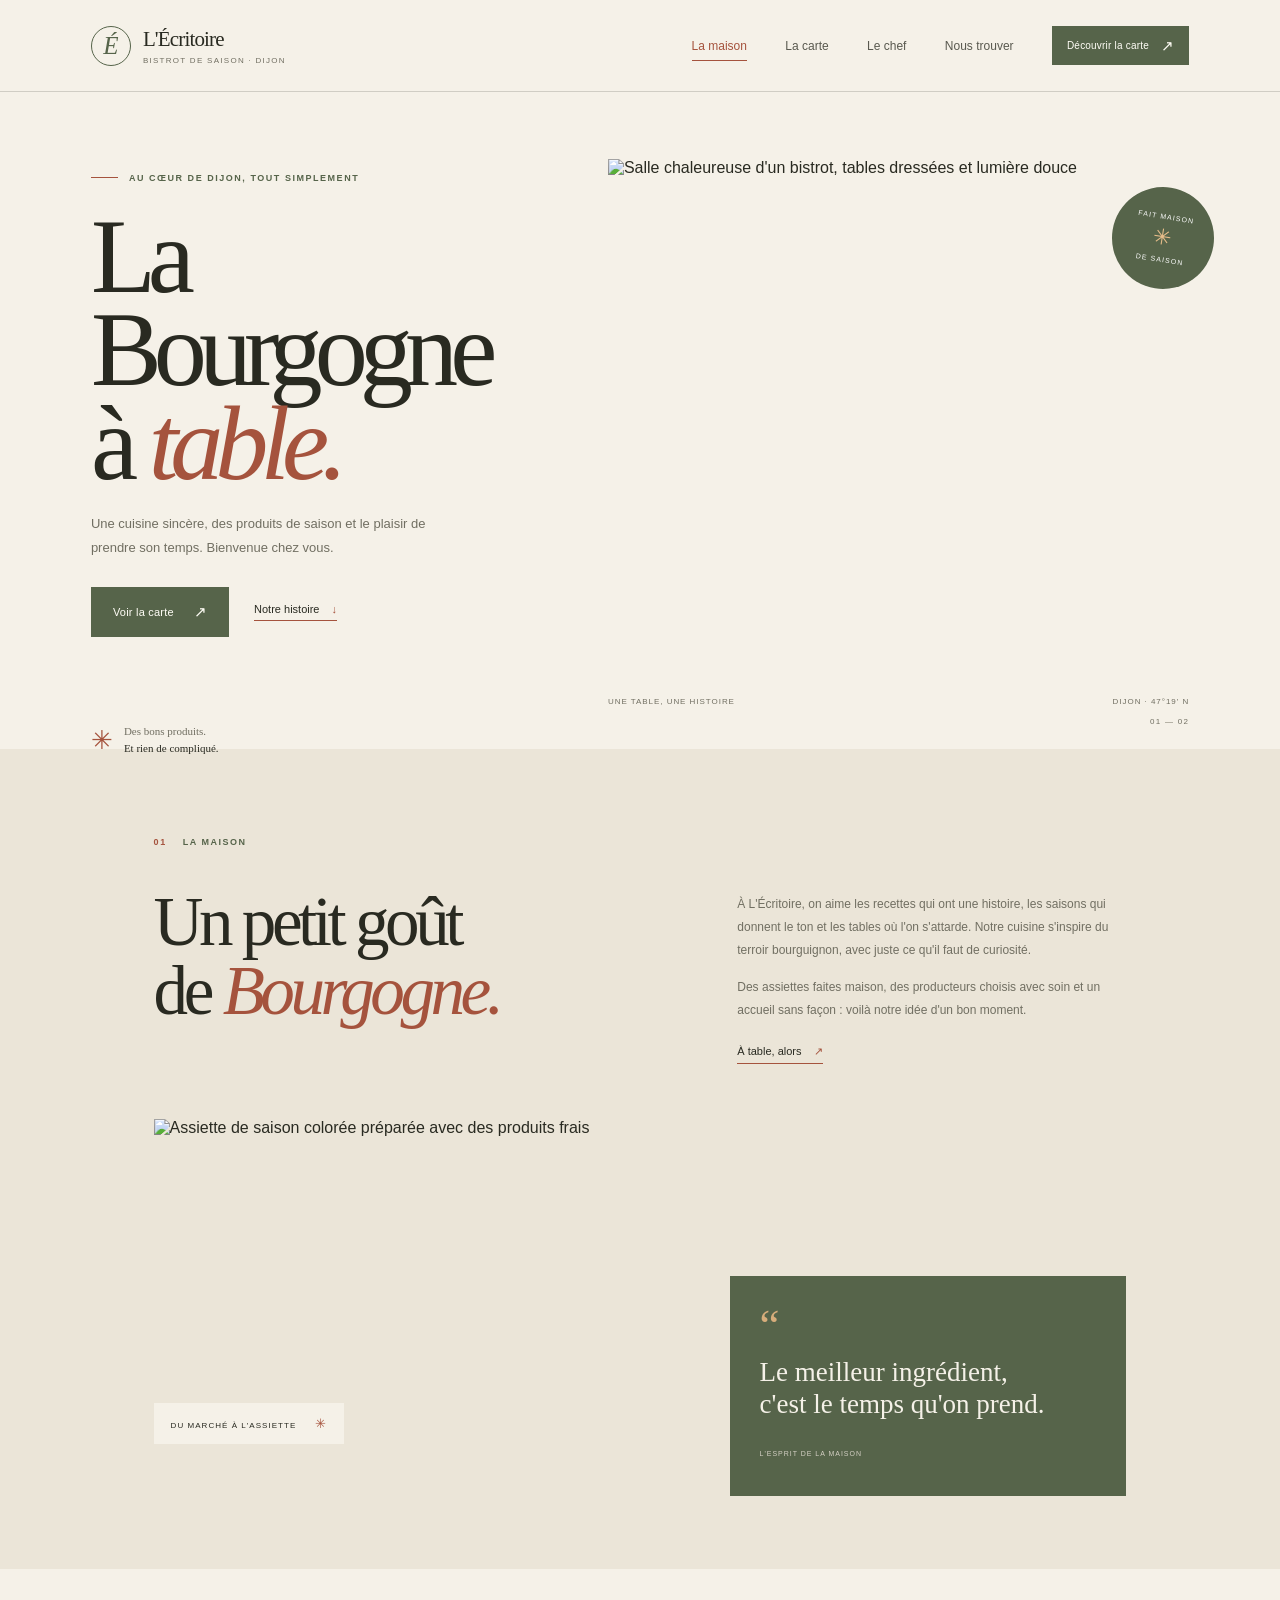
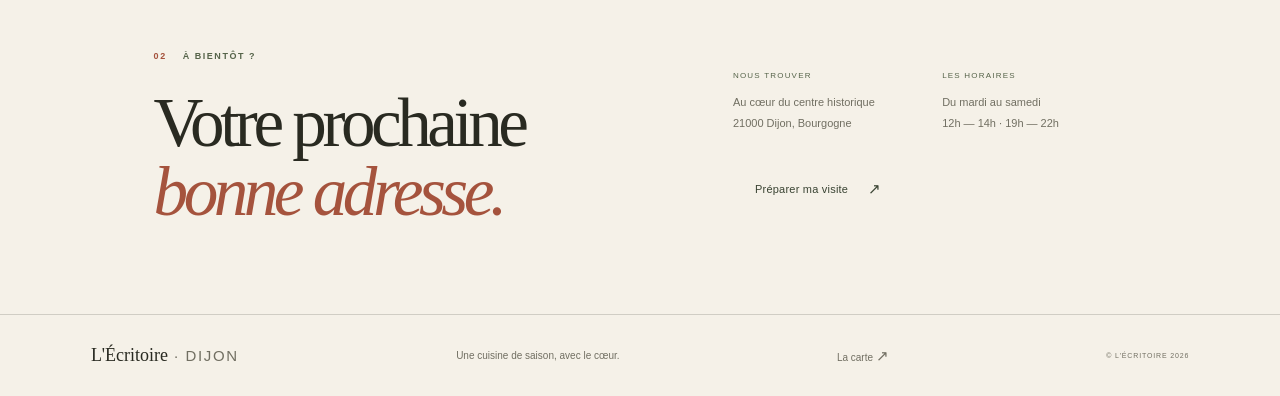
==== index.html @ a0a10d55 "Add files via upload" ====
<!doctype html>
<html lang="fr">
<head>
  <meta charset="utf-8">
  <meta name="viewport" content="width=device-width, initial-scale=1">
  <meta name="description" content="L'Écritoire, bistrot de saison au cœur de Dijon. Une cuisine bourguignonne généreuse, des produits locaux et une table conviviale.">
  <title>L'Écritoire — Bistrot de saison à Dijon</title>
  <link rel="stylesheet" href="styles.css">
</head>
<body>
  <header class="site-header">
    <a class="brand" href="index.html" aria-label="L'Écritoire, accueil">
      <span class="brand-mark" aria-hidden="true">É</span>
      <span class="brand-name">L'Écritoire<small>BISTROT DE SAISON · DIJON</small></span>
    </a>
    <nav class="main-nav" aria-label="Navigation principale">
      <a class="nav-link active" href="index.html" aria-current="page">La maison</a>
      <a class="nav-link" href="carte.html">La carte</a>
      <a class="nav-link" href="chef.html">Le chef</a>
      <a class="nav-link" href="#infos">Nous trouver</a>
      <a class="button button-small" href="carte.html">Découvrir la carte <span aria-hidden="true">↗</span></a>
    </nav>
  </header>

  <main>
    <section class="hero">
      <div class="hero-copy">
        <p class="eyebrow"><span class="eyebrow-line"></span> AU CŒUR DE DIJON, TOUT SIMPLEMENT</p>
        <h1>La Bourgogne<br>à <em>table.</em></h1>
        <p class="hero-intro">Une cuisine sincère, des produits de saison et le plaisir de prendre son temps. Bienvenue chez vous.</p>
        <div class="hero-actions">
          <a class="button" href="carte.html">Voir la carte <span aria-hidden="true">↗</span></a>
          <a class="text-link" href="#maison">Notre histoire <span aria-hidden="true">↓</span></a>
        </div>
        <div class="hero-note">
          <span class="note-star" aria-hidden="true">✳</span>
          <span>Des bons produits.<br><strong>Et rien de compliqué.</strong></span>
        </div>
      </div>
      <div class="hero-visual">
        <img src="https://images.unsplash.com/photo-1517248135467-4c7edcad34c4?auto=format&amp;fit=crop&amp;w=1400&amp;q=85" alt="Salle chaleureuse d'un bistrot, tables dressées et lumière douce">
        <div class="image-caption"><span>UNE TABLE, UNE HISTOIRE</span><span>DIJON · 47°19' N</span></div>
        <div class="round-stamp" aria-label="Fait maison et de saison">
          <span>FAIT MAISON</span><b>✳</b><span>DE SAISON</span>
        </div>
      </div>
      <div class="hero-index" aria-hidden="true">01 — 02</div>
    </section>

    <section class="welcome section-wrap" id="maison">
      <div class="section-kicker"><span>01</span> LA MAISON</div>
      <div class="welcome-content">
        <h2>Un petit goût<br>de <em>Bourgogne.</em></h2>
        <div class="welcome-text">
          <p>À L'Écritoire, on aime les recettes qui ont une histoire, les saisons qui donnent le ton et les tables où l'on s'attarde. Notre cuisine s'inspire du terroir bourguignon, avec juste ce qu'il faut de curiosité.</p>
          <p>Des assiettes faites maison, des producteurs choisis avec soin et un accueil sans façon : voilà notre idée d'un bon moment.</p>
          <a class="text-link dark-link" href="carte.html">À table, alors <span aria-hidden="true">↗</span></a>
        </div>
      </div>
      <div class="welcome-photo">
        <img src="https://images.unsplash.com/photo-1547592180-85f173990554?auto=format&amp;fit=crop&amp;w=1200&amp;q=85" alt="Assiette de saison colorée préparée avec des produits frais" loading="lazy">
        <div class="photo-label">DU MARCHÉ À L'ASSIETTE <span>✳</span></div>
      </div>
      <div class="quote-card">
        <span class="quote-mark" aria-hidden="true">“</span>
        <p>Le meilleur ingrédient,<br>c'est le temps qu'on prend.</p>
        <span class="quote-byline">L'ESPRIT DE LA MAISON</span>
      </div>
    </section>

    <section class="visit section-wrap" id="infos">
      <div class="visit-heading">
        <div class="section-kicker"><span>02</span> À BIENTÔT ?</div>
        <h2>Votre prochaine<br><em>bonne adresse.</em></h2>
      </div>
      <div class="visit-details">
        <div class="detail-block">
          <span class="detail-label">NOUS TROUVER</span>
          <p>Au cœur du centre historique<br>21000 Dijon, Bourgogne</p>
        </div>
        <div class="detail-block">
          <span class="detail-label">LES HORAIRES</span>
          <p>Du mardi au samedi<br>12h — 14h · 19h — 22h</p>
        </div>
        <a class="button button-light" href="carte.html">Préparer ma visite <span aria-hidden="true">↗</span></a>
      </div>
    </section>
  </main>

  <footer class="site-footer">
    <a class="footer-brand" href="index.html">L'Écritoire<span> · DIJON</span></a>
    <p>Une cuisine de saison, avec le cœur.</p>
    <a href="carte.html">La carte <span aria-hidden="true">↗</span></a>
    <span class="copyright">© L'ÉCRITOIRE 2026</span>
  </footer>
</body>
</html>
---- styles.css ----
:root {
  --paper: #f5f1e8;
  --paper-deep: #ebe5d8;
  --ink: #292a21;
  --muted: #716f62;
  --green: #56644a;
  --green-dark: #394332;
  --rust: #a5533d;
  --line: rgba(41, 42, 33, .18);
  --serif: Georgia, "Times New Roman", serif;
  --sans: "Segoe UI", Arial, sans-serif;
}

* {
  box-sizing: border-box;
}

html {
  scroll-behavior: smooth;
}

body {
  margin: 0;
  background: var(--paper);
  color: var(--ink);
  font-family: var(--sans);
  -webkit-font-smoothing: antialiased;
}

a {
  color: inherit;
  text-decoration: none;
}

img {
  display: block;
  width: 100%;
  height: 100%;
  object-fit: cover;
}

.site-header {
  min-height: 92px;
  padding: 0 7.1%;
  display: flex;
  justify-content: space-between;
  align-items: center;
  gap: 30px;
  border-bottom: 1px solid var(--line);
}

.brand {
  display: inline-flex;
  align-items: center;
  gap: 12px;
  flex-shrink: 0;
}

.brand-mark {
  width: 40px;
  height: 40px;
  display: grid;
  place-items: center;
  border: 1px solid var(--green);
  border-radius: 50%;
  color: var(--green);
  font-family: var(--serif);
  font-size: 25px;
  font-style: italic;
}

.brand-name {
  font-family: var(--serif);
  font-size: 21px;
  letter-spacing: -.04em;
}

.brand-name small {
  display: block;
  margin-top: 4px;
  color: var(--muted);
  font-family: var(--sans);
  font-size: 8px;
  letter-spacing: .16em;
}

.main-nav {
  display: flex;
  align-items: center;
  gap: clamp(18px, 3vw, 43px);
}

.nav-link {
  position: relative;
  padding: 9px 0;
  color: #59594f;
  font-size: 12px;
  transition: color .2s ease;
}

.nav-link:hover,
.nav-link.active {
  color: var(--rust);
}

.nav-link.active::after {
  position: absolute;
  right: 0;
  bottom: 1px;
  left: 0;
  height: 1px;
  background: var(--rust);
  content: "";
}

.button {
  min-height: 50px;
  padding: 0 22px;
  display: inline-flex;
  align-items: center;
  justify-content: center;
  gap: 20px;
  background: var(--green);
  color: #fffdf6;
  font-size: 11px;
  letter-spacing: .02em;
  transition: background .2s ease, transform .2s ease;
}

.button:hover {
  transform: translateY(-2px);
  background: var(--green-dark);
}

.button span,
.site-footer a span {
  font-size: 15px;
}

.button-small {
  min-height: 39px;
  padding: 0 15px;
  gap: 12px;
  font-size: 10px;
}

.hero {
  position: relative;
  min-height: 590px;
  padding: 67px 7.1% 70px;
  display: grid;
  grid-template-columns: .88fr 1.12fr;
  align-items: center;
  gap: 5.5%;
}

.hero-copy {
  position: relative;
  z-index: 1;
  padding-bottom: 28px;
}

.eyebrow,
.section-kicker {
  margin: 0;
  color: var(--green);
  font-size: 9px;
  font-weight: 600;
  letter-spacing: .17em;
}

.eyebrow {
  display: flex;
  align-items: center;
  gap: 11px;
}

.eyebrow-line {
  width: 27px;
  height: 1px;
  background: var(--rust);
}

h1,
h2,
h3,
p {
  margin-top: 0;
}

.hero h1 {
  margin: 27px 0 22px;
  font-family: var(--serif);
  font-size: clamp(66px, 8.3vw, 118px);
  font-weight: 400;
  letter-spacing: -.075em;
  line-height: .88;
}

h1 em,
h2 em {
  color: var(--rust);
  font-weight: 400;
}

.hero-intro {
  max-width: 355px;
  margin-bottom: 28px;
  color: var(--muted);
  font-size: 13px;
  line-height: 1.8;
}

.hero-actions {
  display: flex;
  align-items: center;
  gap: 25px;
}

.text-link {
  padding-bottom: 5px;
  border-bottom: 1px solid var(--rust);
  color: var(--ink);
  font-size: 11px;
}

.text-link span {
  margin-left: 9px;
  color: var(--rust);
}

.hero-note {
  position: absolute;
  bottom: -96px;
  left: 0;
  display: flex;
  align-items: center;
  gap: 11px;
  color: var(--muted);
  font-family: var(--serif);
  font-size: 11px;
  line-height: 1.6;
}

.hero-note strong {
  color: var(--ink);
  font-weight: 400;
}

.note-star {
  color: var(--rust);
  font-size: 26px;
}

.hero-visual {
  position: relative;
  height: clamp(350px, 41vw, 520px);
}

.hero-visual > img {
  object-position: center;
}

.image-caption {
  position: absolute;
  right: 0;
  bottom: -27px;
  left: 0;
  display: flex;
  justify-content: space-between;
  color: var(--muted);
  font-size: 8px;
  letter-spacing: .12em;
}

.round-stamp {
  position: absolute;
  top: 28px;
  right: -25px;
  width: 102px;
  height: 102px;
  display: flex;
  flex-direction: column;
  align-items: center;
  justify-content: center;
  gap: 5px;
  border-radius: 50%;
  background: var(--green);
  color: white;
  font-size: 7px;
  letter-spacing: .16em;
  transform: rotate(9deg);
}

.round-stamp b {
  color: #e7bd8a;
  font-size: 22px;
  font-weight: 400;
}

.hero-index {
  position: absolute;
  right: 7.1%;
  bottom: 23px;
  color: var(--muted);
  font-size: 8px;
  letter-spacing: .16em;
}

.section-wrap {
  padding-right: 12%;
  padding-left: 12%;
}

.welcome {
  position: relative;
  padding-top: 88px;
  padding-bottom: 125px;
  background: var(--paper-deep);
}

.section-kicker span {
  margin-right: 12px;
  color: var(--rust);
}

.welcome-content {
  margin: 40px 0 55px;
  display: grid;
  grid-template-columns: 1fr .8fr;
  align-items: start;
  gap: 10%;
}

.welcome h2,
.visit h2,
.menu-cta h2 {
  margin-bottom: 0;
  font-family: var(--serif);
  font-size: clamp(44px, 5.4vw, 70px);
  font-weight: 400;
  letter-spacing: -.065em;
  line-height: 1;
}

.welcome-text {
  padding-top: 6px;
}

.welcome-text p,
.visit-details p,
.menu-cta-side p {
  color: var(--muted);
  font-size: 12px;
  line-height: 1.9;
}

.welcome-text p + p {
  margin-top: 15px;
}

.dark-link {
  display: inline-block;
  margin-top: 11px;
}

.welcome-photo {
  position: relative;
  width: 65%;
  height: 325px;
}

.photo-label {
  position: absolute;
  bottom: 0;
  left: 0;
  padding: 13px 17px;
  background: var(--paper);
  color: var(--ink);
  font-size: 8px;
  letter-spacing: .13em;
}

.photo-label span {
  margin-left: 15px;
  color: var(--rust);
  font-size: 13px;
}

.quote-card {
  position: absolute;
  right: 12%;
  bottom: 73px;
  width: 31%;
  min-height: 220px;
  padding: 31px 30px;
  background: var(--green);
  color: var(--paper);
}

.quote-mark {
  color: #d7ad7b;
  font-family: var(--serif);
  font-size: 45px;
  line-height: .8;
}

.quote-card p {
  margin: 12px 0 21px;
  font-family: var(--serif);
  font-size: clamp(19px, 2.2vw, 27px);
  line-height: 1.2;
}

.quote-byline {
  color: #d4d0c4;
  font-size: 7px;
  letter-spacing: .14em;
}

.visit {
  padding-top: 82px;
  padding-bottom: 88px;
  display: grid;
  grid-template-columns: 1fr .8fr;
  gap: 9%;
}

.visit-heading h2 {
  margin-top: 27px;
}

.visit-details {
  display: grid;
  grid-template-columns: 1fr 1fr;
  align-content: center;
  gap: 16px 25px;
}

.detail-label {
  color: var(--green);
  font-size: 8px;
  letter-spacing: .15em;
}

.visit-details p {
  margin-top: 10px;
  margin-bottom: 8px;
  font-size: 11px;
}

.visit-details .button {
  grid-column: 1 / -1;
  justify-self: start;
  margin-top: 6px;
}

.site-footer {
  min-height: 82px;
  padding: 20px 7.1%;
  display: flex;
  align-items: center;
  justify-content: space-between;
  gap: 20px;
  border-top: 1px solid var(--line);
}

.footer-brand {
  font-family: var(--serif);
  font-size: 18px;
}

.footer-brand span {
  color: var(--muted);
  font-family: var(--sans);
  font-size: 8px;
  letter-spacing: .11em;
}

.site-footer p,
.site-footer > a:not(.footer-brand) {
  margin: 0;
  color: var(--muted);
  font-size: 10px;
}

.site-footer > a:not(.footer-brand):hover {
  color: var(--rust);
}

.copyright {
  color: var(--muted);
  font-size: 7px;
  letter-spacing: .12em;
}

.menu-hero {
  padding: 65px 7.1% 0;
  text-align: center;
}

.menu-hero h1 {
  margin: 23px 0 13px;
  font-family: var(--serif);
  font-size: clamp(54px, 7vw, 88px);
  font-weight: 400;
  letter-spacing: -.07em;
  line-height: 1;
}

.menu-hero > p {
  margin-bottom: 34px;
  color: var(--muted);
  font-size: 12px;
  line-height: 1.8;
}

.menu-hero-image {
  position: relative;
  height: clamp(200px, 26vw, 330px);
  overflow: hidden;
  text-align: left;
}

.menu-hero-image img {
  object-position: center 54%;
}

.menu-image-note {
  position: absolute;
  right: 0;
  bottom: 0;
  padding: 14px 18px;
  background: var(--paper);
  color: var(--ink);
  font-size: 8px;
  letter-spacing: .14em;
}

.menu-image-note span {
  margin-left: 11px;
  color: var(--rust);
  font-size: 13px;
}

.menu-content {
  padding-top: 80px;
  padding-bottom: 75px;
}

.menu-intro {
  max-width: 660px;
  margin: 0 auto 54px;
  display: flex;
  justify-content: space-between;
  gap: 35px;
}

.menu-intro > p {
  max-width: 290px;
  margin: 0;
  color: var(--muted);
  font-size: 11px;
  line-height: 1.8;
}

.menu-columns {
  display: grid;
  grid-template-columns: repeat(3, 1fr);
  gap: 5%;
}

.menu-category {
  padding-top: 19px;
  border-top: 1px solid var(--green);
}

.category-heading {
  margin-bottom: 27px;
  display: flex;
  align-items: baseline;
  gap: 13px;
}

.category-heading > span {
  color: var(--rust);
  font-size: 8px;
  letter-spacing: .12em;
}

.category-heading h2 {
  margin: 0;
  font-family: var(--serif);
  font-size: 25px;
  font-weight: 400;
  letter-spacing: -.045em;
}

.menu-item {
  margin-bottom: 23px;
}

.item-title {
  display: flex;
  align-items: baseline;
  justify-content: space-between;
  gap: 12px;
}

.item-title h3,
.item-title span {
  margin: 0;
  font-size: 11px;
  font-weight: 600;
}

.item-title span {
  color: var(--rust);
  white-space: nowrap;
}

.menu-item p {
  margin: 6px 0 0;
  color: var(--muted);
  font-size: 10px;
  line-height: 1.7;
}

.menu-note {
  margin: 22px 0 0;
  padding-top: 18px;
  border-top: 1px solid var(--line);
  color: var(--muted);
  font-size: 10px;
  line-height: 1.8;
}

.menu-note span {
  margin-right: 8px;
  color: var(--rust);
  font-size: 14px;
}

.menu-cta {
  padding: 67px 12%;
  display: flex;
  align-items: center;
  justify-content: space-between;
  gap: 50px;
  background: var(--green);
  color: var(--paper);
}

.menu-cta .section-kicker {
  color: #d7d2c4;
}

.menu-cta h2 {
  margin-top: 20px;
}

.menu-cta h2 em {
  color: #e1b78c;
}

.menu-cta-side {
  max-width: 300px;
}

.menu-cta-side p {
  color: #e0ddd3;
}

.button-light {
  background: var(--paper);
  color: var(--green-dark);
}

.button-light:hover {
  background: #fffdf7;
}

@media (max-width: 900px) {
  .site-header {
    padding-right: 5%;
    padding-left: 5%;
  }

  .hero {
    padding-right: 6%;
    padding-left: 6%;
    gap: 4%;
  }

  .section-wrap {
    padding-right: 8%;
    padding-left: 8%;
  }

  .quote-card {
    right: 8%;
  }

  .menu-columns {
    gap: 3%;
  }

  .category-heading h2 {
    font-size: 21px;
  }
}

@media (max-width: 680px) {
  .site-header {
    min-height: 76px;
    padding: 13px 5%;
    flex-wrap: wrap;
    gap: 12px;
  }

  .brand-mark {
    width: 34px;
    height: 34px;
    font-size: 21px;
  }

  .brand-name {
    font-size: 18px;
  }

  .main-nav {
    width: 100%;
    justify-content: space-between;
    gap: 8px;
  }

  .nav-link {
    font-size: 10px;
  }

  .button-small {
    min-height: 33px;
    padding: 0 10px;
    font-size: 9px;
  }

  .hero {
    padding: 49px 6% 67px;
    grid-template-columns: 1fr;
    gap: 35px;
  }

  .hero-copy {
    padding-bottom: 0;
  }

  .hero h1 {
    margin-top: 21px;
    font-size: clamp(68px, 18vw, 100px);
  }

  .hero-note {
    display: none;
  }

  .hero-visual {
    height: 330px;
    margin-right: 12px;
  }

  .round-stamp {
    top: 15px;
    right: -13px;
    width: 83px;
    height: 83px;
  }

  .hero-index {
    right: 6%;
    bottom: 22px;
  }

  .section-wrap {
    padding-right: 7%;
    padding-left: 7%;
  }

  .welcome {
    padding-top: 62px;
    padding-bottom: 58px;
  }

  .welcome-content {
    margin: 28px 0 32px;
    grid-template-columns: 1fr;
    gap: 22px;
  }

  .welcome h2,
  .visit h2,
  .menu-cta h2 {
    font-size: 55px;
  }

  .welcome-photo {
    width: 100%;
    height: 270px;
  }

  .quote-card {
    position: relative;
    right: auto;
    bottom: auto;
    width: 82%;
    min-height: auto;
    margin: -35px 0 0 auto;
    padding: 23px 25px;
  }

  .quote-card p {
    margin-bottom: 14px;
  }

  .visit {
    padding-top: 62px;
    padding-bottom: 62px;
    grid-template-columns: 1fr;
    gap: 30px;
  }

  .visit-heading h2 {
    margin-top: 20px;
  }

  .visit-details {
    gap: 14px;
  }

  .site-footer {
    padding: 22px 7%;
    flex-wrap: wrap;
    gap: 15px 20px;
  }

  .site-footer p {
    order: 3;
    width: 100%;
  }

  .menu-hero {
    padding: 48px 5% 0;
  }

  .menu-hero h1 {
    font-size: clamp(51px, 12vw, 75px);
  }

  .menu-hero > p br {
    display: none;
  }

  .menu-hero-image {
    height: 230px;
  }

  .menu-content {
    padding-top: 56px;
    padding-bottom: 53px;
  }

  .menu-intro {
    margin-bottom: 35px;
    flex-direction: column;
    gap: 13px;
  }

  .menu-columns {
    grid-template-columns: 1fr;
    gap: 35px;
  }

  .category-heading {
    margin-bottom: 22px;
  }

  .category-heading h2 {
    font-size: 25px;
  }

  .menu-item {
    margin-bottom: 19px;
  }

  .menu-cta {
    padding: 51px 7%;
    flex-direction: column;
    align-items: flex-start;
    gap: 25px;
  }
}

@media (prefers-reduced-motion: reduce) {
  html {
    scroll-behavior: auto;
  }

  *,
  *::before,
  *::after {
    transition-duration: .01ms !important;
  }
}

.chef-hero {
  min-height: 580px;
  padding: 66px 10% 78px;
  display: grid;
  grid-template-columns: .8fr 1.2fr;
  align-items: center;
  gap: 8%;
}

.chef-intro h1 {
  margin: 28px 0 21px;
  font-family: var(--serif);
  font-size: clamp(68px, 8vw, 108px);
  font-weight: 400;
  letter-spacing: -.075em;
  line-height: .88;
}

.chef-lead {
  max-width: 320px;
  margin-bottom: 24px;
  color: var(--muted);
  font-size: 13px;
  line-height: 1.85;
}

.chef-portrait {
  position: relative;
  height: clamp(360px, 42vw, 500px);
}

.chef-portrait img {
  object-position: center;
}

.portrait-caption {
  position: absolute;
  right: 0;
  bottom: -27px;
  left: 0;
  display: flex;
  justify-content: space-between;
  color: var(--muted);
  font-size: 8px;
  letter-spacing: .12em;
}

.portrait-stamp {
  position: absolute;
  right: -24px;
  bottom: 30px;
  width: 95px;
  height: 95px;
  display: grid;
  place-content: center;
  border-radius: 50%;
  background: var(--rust);
  color: var(--paper);
  font-family: var(--serif);
  font-size: 13px;
  line-height: 1.2;
  text-align: center;
  transform: rotate(8deg);
}

.portrait-stamp span {
  margin-top: 4px;
  color: #e6bd8b;
  font-family: var(--sans);
  font-size: 18px;
}

.chef-story {
  padding-top: 83px;
  padding-bottom: 83px;
  background: var(--paper-deep);
}

.chef-story-content {
  margin-top: 39px;
  display: grid;
  grid-template-columns: 1fr .85fr;
  gap: 10%;
}

.chef-story-content h2,
.chef-values-heading h2,
.chef-cta h2 {
  margin: 0;
  font-family: var(--serif);
  font-size: clamp(47px, 5.3vw, 68px);
  font-weight: 400;
  letter-spacing: -.065em;
  line-height: 1;
}

.chef-story-copy p {
  margin: 0 0 15px;
  color: var(--muted);
  font-size: 12px;
  line-height: 1.9;
}

.chef-signature {
  margin: 28px 0 0 auto;
  display: flex;
  align-items: center;
  justify-content: flex-end;
  gap: 12px;
  color: var(--green);
  font-size: 8px;
  letter-spacing: .15em;
}

.signature-mark {
  color: var(--rust);
  font-family: var(--serif);
  font-size: 34px;
  font-style: italic;
  letter-spacing: -.08em;
}

.chef-signature small {
  display: block;
  margin-top: 5px;
  color: var(--muted);
  font-family: var(--sans);
  font-size: 7px;
  letter-spacing: .13em;
}

.chef-values {
  padding: 78px 10%;
  display: grid;
  grid-template-columns: 1.2fr repeat(3, 1fr);
  gap: 5%;
  background: var(--green);
  color: var(--paper);
}

.chef-values-heading .section-kicker {
  color: #d7d2c4;
}

.chef-values-heading h2 {
  margin-top: 22px;
  font-size: clamp(38px, 4vw, 52px);
}

.chef-values-heading h2 em {
  color: #e1b78c;
}

.value-card {
  padding-top: 12px;
  border-top: 1px solid rgba(245, 241, 232, .38);
}

.value-number {
  color: #e1b78c;
  font-size: 8px;
  letter-spacing: .14em;
}

.value-card h3 {
  margin: 25px 0 12px;
  font-family: var(--serif);
  font-size: 21px;
  font-weight: 400;
}

.value-card p {
  margin: 0;
  color: #e0ddd3;
  font-size: 10px;
  line-height: 1.8;
}

.chef-cta {
  padding: 72px 10%;
  display: flex;
  align-items: center;
  justify-content: space-between;
  gap: 30px;
}

.chef-cta h2 {
  margin-right: auto;
  margin-left: 5%;
}

@media (max-width: 900px) {
  .chef-hero {
    padding-right: 7%;
    padding-left: 7%;
    gap: 5%;
  }

  .chef-values {
    padding-right: 7%;
    padding-left: 7%;
    grid-template-columns: repeat(3, 1fr);
    gap: 25px 5%;
  }

  .chef-values-heading {
    grid-column: 1 / -1;
  }

  .chef-values-heading h2 br {
    display: none;
  }
}

@media (max-width: 680px) {
  .chef-hero {
    min-height: auto;
    padding: 48px 6% 64px;
    grid-template-columns: 1fr;
    gap: 32px;
  }

  .chef-intro h1 {
    margin-top: 21px;
    font-size: clamp(68px, 18vw, 96px);
  }

  .chef-portrait {
    height: 330px;
    margin-right: 12px;
  }

  .portrait-stamp {
    right: -13px;
    width: 82px;
    height: 82px;
    font-size: 11px;
  }

  .chef-story {
    padding: 58px 7%;
  }

  .chef-story-content {
    margin-top: 28px;
    grid-template-columns: 1fr;
    gap: 22px;
  }

  .chef-story-content h2,
  .chef-cta h2 {
    font-size: 53px;
  }

  .chef-signature {
    margin-top: 18px;
  }

  .chef-values {
    padding: 55px 7%;
    grid-template-columns: 1fr;
    gap: 25px;
  }

  .chef-values-heading {
    grid-column: auto;
  }

  .chef-values-heading h2 {
    font-size: 49px;
  }

  .chef-values-heading h2 br {
    display: initial;
  }

  .value-card h3 {
    margin-top: 17px;
  }

  .chef-cta {
    padding: 52px 7%;
    align-items: flex-start;
    flex-direction: column;
    gap: 20px;
  }

  .chef-cta h2 {
    margin: 0;
  }
}
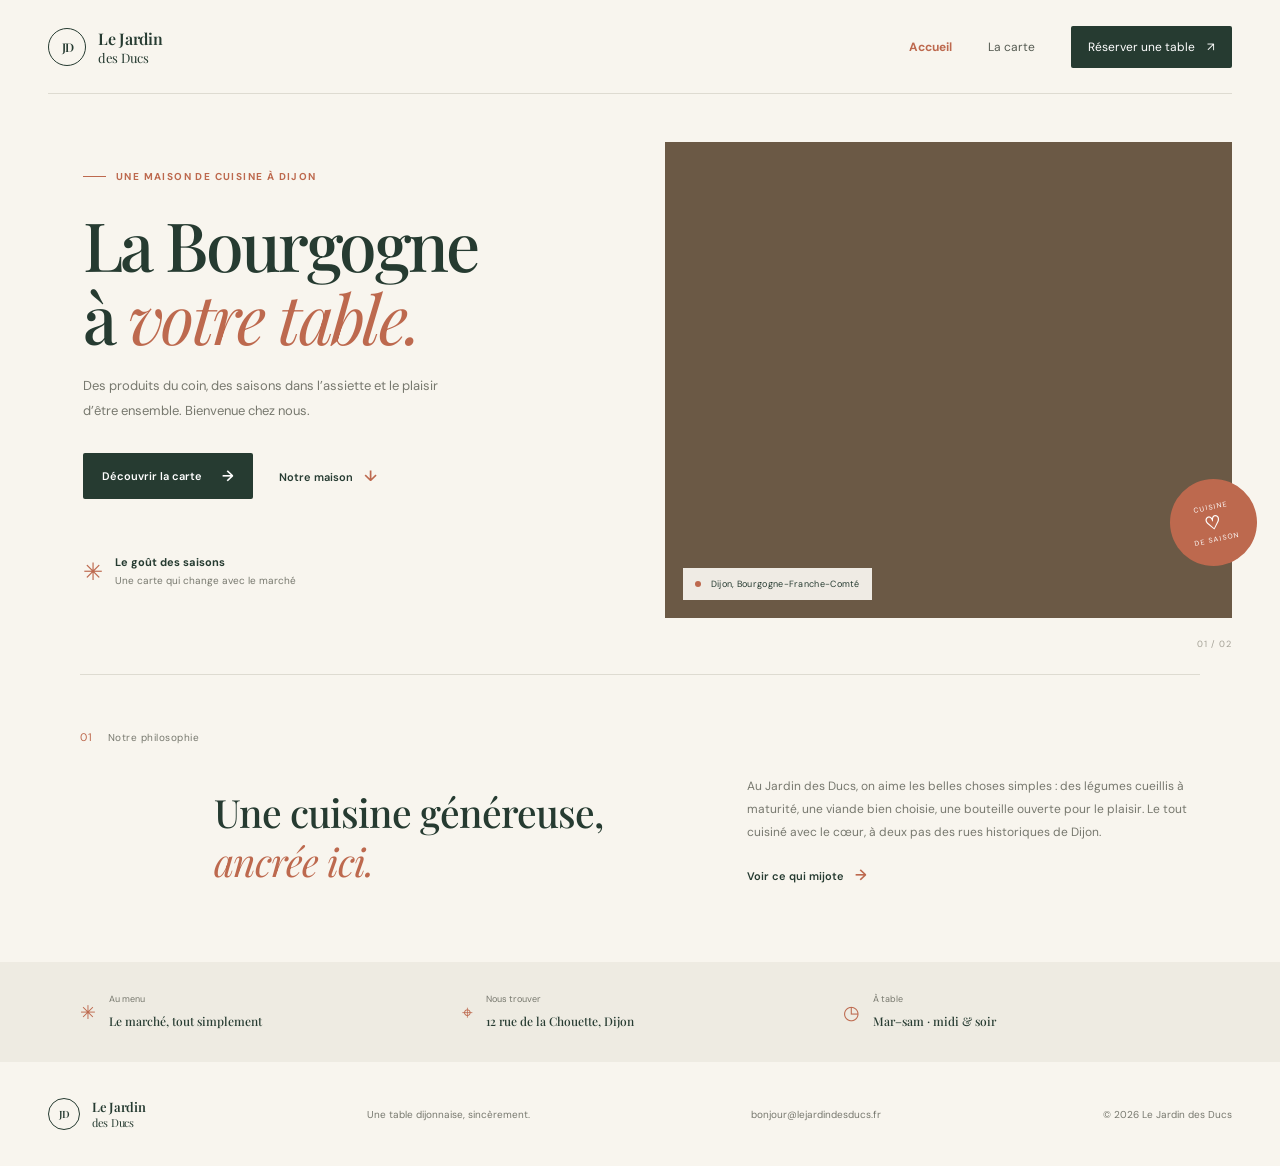
==== commit 02c1ffa9: "Add files via upload" ====
--- a/index.html
+++ b/index.html
@@ -3,95 +3,76 @@
 <head>
   <meta charset="utf-8">
   <meta name="viewport" content="width=device-width, initial-scale=1">
-  <meta name="description" content="L'Écritoire, bistrot de saison au cœur de Dijon. Une cuisine bourguignonne généreuse, des produits locaux et une table conviviale.">
-  <title>L'Écritoire — Bistrot de saison à Dijon</title>
+  <meta name="theme-color" content="#f8f5ee">
+  <meta name="description" content="Le Jardin des Ducs, une table de saison au cœur de Dijon. Cuisine bourguignonne généreuse, produits locaux et vins de Bourgogne.">
+  <title>Le Jardin des Ducs — Restaurant à Dijon</title>
+  <link rel="preconnect" href="https://fonts.googleapis.com">
+  <link rel="preconnect" href="https://fonts.gstatic.com" crossorigin>
+  <link href="https://fonts.googleapis.com/css2?family=DM+Sans:wght@400;500;600;700&family=Playfair+Display:wght@400;500;600;700&display=swap" rel="stylesheet">
   <link rel="stylesheet" href="styles.css">
 </head>
 <body>
   <header class="site-header">
-    <a class="brand" href="index.html" aria-label="L'Écritoire, accueil">
-      <span class="brand-mark" aria-hidden="true">É</span>
-      <span class="brand-name">L'Écritoire<small>BISTROT DE SAISON · DIJON</small></span>
+    <a class="brand" href="index.html" aria-label="Le Jardin des Ducs, accueil">
+      <span class="brand-mark" aria-hidden="true">JD</span>
+      <span class="brand-name">Le Jardin <span>des Ducs</span></span>
     </a>
     <nav class="main-nav" aria-label="Navigation principale">
-      <a class="nav-link active" href="index.html" aria-current="page">La maison</a>
-      <a class="nav-link" href="carte.html">La carte</a>
-      <a class="nav-link" href="chef.html">Le chef</a>
-      <a class="nav-link" href="#infos">Nous trouver</a>
-      <a class="button button-small" href="carte.html">Découvrir la carte <span aria-hidden="true">↗</span></a>
+      <a class="active" href="index.html" aria-current="page">Accueil</a>
+      <a href="carte.html">La carte</a>
+      <a class="nav-cta" href="mailto:bonjour@lejardindesducs.fr?subject=Demande%20de%20r%C3%A9servation">Réserver une table <span aria-hidden="true">↗</span></a>
     </nav>
   </header>
 
   <main>
     <section class="hero">
       <div class="hero-copy">
-        <p class="eyebrow"><span class="eyebrow-line"></span> AU CŒUR DE DIJON, TOUT SIMPLEMENT</p>
-        <h1>La Bourgogne<br>à <em>table.</em></h1>
-        <p class="hero-intro">Une cuisine sincère, des produits de saison et le plaisir de prendre son temps. Bienvenue chez vous.</p>
+        <p class="eyebrow"><span></span> Une maison de cuisine à Dijon</p>
+        <h1>La Bourgogne<br>à <em>votre table.</em></h1>
+        <p class="hero-description">Des produits du coin, des saisons dans l’assiette et le plaisir d’être ensemble. Bienvenue chez nous.</p>
         <div class="hero-actions">
-          <a class="button" href="carte.html">Voir la carte <span aria-hidden="true">↗</span></a>
-          <a class="text-link" href="#maison">Notre histoire <span aria-hidden="true">↓</span></a>
+          <a class="button button-dark" href="carte.html">Découvrir la carte <span aria-hidden="true">→</span></a>
+          <a class="text-link" href="#notre-maison">Notre maison <span aria-hidden="true">↓</span></a>
         </div>
         <div class="hero-note">
-          <span class="note-star" aria-hidden="true">✳</span>
-          <span>Des bons produits.<br><strong>Et rien de compliqué.</strong></span>
+          <span class="note-icon" aria-hidden="true">✳</span>
+          <span><strong>Le goût des saisons</strong><br>Une carte qui change avec le marché</span>
         </div>
       </div>
-      <div class="hero-visual">
-        <img src="https://images.unsplash.com/photo-1517248135467-4c7edcad34c4?auto=format&amp;fit=crop&amp;w=1400&amp;q=85" alt="Salle chaleureuse d'un bistrot, tables dressées et lumière douce">
-        <div class="image-caption"><span>UNE TABLE, UNE HISTOIRE</span><span>DIJON · 47°19' N</span></div>
-        <div class="round-stamp" aria-label="Fait maison et de saison">
-          <span>FAIT MAISON</span><b>✳</b><span>DE SAISON</span>
+      <div class="hero-image" role="img" aria-label="Table dressée dans un restaurant chaleureux">
+        <div class="image-caption"><span class="caption-dot"></span> Dijon, Bourgogne-Franche-Comté</div>
+        <div class="image-stamp" aria-label="Cuisine sincère et de saison">
+          <span>CUISINE</span>
+          <strong>♡</strong>
+          <span>DE SAISON</span>
         </div>
       </div>
-      <div class="hero-index" aria-hidden="true">01 — 02</div>
+      <span class="hero-index" aria-hidden="true">01 / 02</span>
     </section>
 
-    <section class="welcome section-wrap" id="maison">
-      <div class="section-kicker"><span>01</span> LA MAISON</div>
+    <section class="welcome section-wrap" id="notre-maison">
+      <div class="welcome-label"><span>01</span> Notre philosophie</div>
       <div class="welcome-content">
-        <h2>Un petit goût<br>de <em>Bourgogne.</em></h2>
+        <h2>Une cuisine généreuse,<br><em>ancrée ici.</em></h2>
         <div class="welcome-text">
-          <p>À L'Écritoire, on aime les recettes qui ont une histoire, les saisons qui donnent le ton et les tables où l'on s'attarde. Notre cuisine s'inspire du terroir bourguignon, avec juste ce qu'il faut de curiosité.</p>
-          <p>Des assiettes faites maison, des producteurs choisis avec soin et un accueil sans façon : voilà notre idée d'un bon moment.</p>
-          <a class="text-link dark-link" href="carte.html">À table, alors <span aria-hidden="true">↗</span></a>
+          <p>Au Jardin des Ducs, on aime les belles choses simples : des légumes cueillis à maturité, une viande bien choisie, une bouteille ouverte pour le plaisir. Le tout cuisiné avec le cœur, à deux pas des rues historiques de Dijon.</p>
+          <a class="text-link" href="carte.html">Voir ce qui mijote <span aria-hidden="true">→</span></a>
         </div>
-      </div>
-      <div class="welcome-photo">
-        <img src="https://images.unsplash.com/photo-1547592180-85f173990554?auto=format&amp;fit=crop&amp;w=1200&amp;q=85" alt="Assiette de saison colorée préparée avec des produits frais" loading="lazy">
-        <div class="photo-label">DU MARCHÉ À L'ASSIETTE <span>✳</span></div>
-      </div>
-      <div class="quote-card">
-        <span class="quote-mark" aria-hidden="true">“</span>
-        <p>Le meilleur ingrédient,<br>c'est le temps qu'on prend.</p>
-        <span class="quote-byline">L'ESPRIT DE LA MAISON</span>
       </div>
     </section>
 
-    <section class="visit section-wrap" id="infos">
-      <div class="visit-heading">
-        <div class="section-kicker"><span>02</span> À BIENTÔT ?</div>
-        <h2>Votre prochaine<br><em>bonne adresse.</em></h2>
-      </div>
-      <div class="visit-details">
-        <div class="detail-block">
-          <span class="detail-label">NOUS TROUVER</span>
-          <p>Au cœur du centre historique<br>21000 Dijon, Bourgogne</p>
-        </div>
-        <div class="detail-block">
-          <span class="detail-label">LES HORAIRES</span>
-          <p>Du mardi au samedi<br>12h — 14h · 19h — 22h</p>
-        </div>
-        <a class="button button-light" href="carte.html">Préparer ma visite <span aria-hidden="true">↗</span></a>
-      </div>
+    <section class="details-band">
+      <div class="detail-item"><span class="detail-icon" aria-hidden="true">✳</span><div><span class="detail-label">Au menu</span><strong>Le marché, tout simplement</strong></div></div>
+      <div class="detail-item"><span class="detail-icon" aria-hidden="true">⌖</span><div><span class="detail-label">Nous trouver</span><strong>12 rue de la Chouette, Dijon</strong></div></div>
+      <div class="detail-item"><span class="detail-icon" aria-hidden="true">◷</span><div><span class="detail-label">À table</span><strong>Mar–sam · midi & soir</strong></div></div>
     </section>
   </main>
 
   <footer class="site-footer">
-    <a class="footer-brand" href="index.html">L'Écritoire<span> · DIJON</span></a>
-    <p>Une cuisine de saison, avec le cœur.</p>
-    <a href="carte.html">La carte <span aria-hidden="true">↗</span></a>
-    <span class="copyright">© L'ÉCRITOIRE 2026</span>
+    <a class="brand footer-brand" href="index.html"><span class="brand-mark" aria-hidden="true">JD</span><span class="brand-name">Le Jardin <span>des Ducs</span></span></a>
+    <p>Une table dijonnaise, sincèrement.</p>
+    <a href="mailto:bonjour@lejardindesducs.fr">bonjour@lejardindesducs.fr</a>
+    <span class="copyright">© 2026 Le Jardin des Ducs</span>
   </footer>
 </body>
 </html>
--- a/styles.css
+++ b/styles.css
@@ -1,23 +1,17 @@
 :root {
-  --paper: #f5f1e8;
-  --paper-deep: #ebe5d8;
-  --ink: #292a21;
-  --muted: #716f62;
-  --green: #56644a;
-  --green-dark: #394332;
-  --rust: #a5533d;
-  --line: rgba(41, 42, 33, .18);
-  --serif: Georgia, "Times New Roman", serif;
-  --sans: "Segoe UI", Arial, sans-serif;
-}
-
-* {
-  box-sizing: border-box;
-}
-
-html {
-  scroll-behavior: smooth;
-}
+  color-scheme: light;
+  --paper: #f8f5ee;
+  --ink: #263b31;
+  --muted: #77786e;
+  --accent: #bd694e;
+  --line: #dedbd1;
+  --serif: "Playfair Display", Georgia, serif;
+  --sans: "DM Sans", Arial, sans-serif;
+}
+
+* { box-sizing: border-box; }
+
+html { scroll-behavior: smooth; }
 
 body {
   margin: 0;
@@ -27,25 +21,15 @@
   -webkit-font-smoothing: antialiased;
 }
 
-a {
-  color: inherit;
-  text-decoration: none;
-}
-
-img {
-  display: block;
-  width: 100%;
-  height: 100%;
-  object-fit: cover;
-}
+a { color: inherit; }
 
 .site-header {
-  min-height: 92px;
-  padding: 0 7.1%;
-  display: flex;
+  width: min(1200px, calc(100% - 96px));
+  height: 94px;
+  margin: 0 auto;
+  display: flex;
+  align-items: center;
   justify-content: space-between;
-  align-items: center;
-  gap: 30px;
   border-bottom: 1px solid var(--line);
 }
 
@@ -53,1152 +37,362 @@
   display: inline-flex;
   align-items: center;
   gap: 12px;
-  flex-shrink: 0;
+  text-decoration: none;
 }
 
 .brand-mark {
-  width: 40px;
-  height: 40px;
+  width: 38px;
+  height: 38px;
   display: grid;
   place-items: center;
-  border: 1px solid var(--green);
+  border: 1px solid var(--ink);
   border-radius: 50%;
-  color: var(--green);
-  font-family: var(--serif);
-  font-size: 25px;
-  font-style: italic;
+  font: 600 12px var(--serif);
+  letter-spacing: -1px;
 }
 
 .brand-name {
-  font-family: var(--serif);
-  font-size: 21px;
-  letter-spacing: -.04em;
-}
-
-.brand-name small {
-  display: block;
-  margin-top: 4px;
+  font: 600 16px var(--serif);
+  letter-spacing: -.3px;
+}
+
+.brand-name span { display: block; font-size: 13px; font-weight: 400; }
+
+.main-nav { display: flex; align-items: center; gap: 36px; }
+
+.main-nav a {
+  color: #555b52;
+  font-size: 12px;
+  text-decoration: none;
+  transition: color .2s ease;
+}
+
+.main-nav a:hover, .main-nav a.active { color: var(--accent); }
+.main-nav a.active { font-weight: 700; }
+
+.main-nav .nav-cta {
+  padding: 13px 17px;
+  background: var(--ink);
+  color: white;
+  border-radius: 2px;
+}
+
+.main-nav .nav-cta:hover { background: #385445; color: white; }
+.nav-cta span { margin-left: 9px; }
+
+.hero {
+  position: relative;
+  width: min(1200px, calc(100% - 96px));
+  min-height: 580px;
+  margin: 0 auto;
+  display: grid;
+  grid-template-columns: 1fr 1.02fr;
+  align-items: center;
+  gap: 62px;
+  padding: 48px 0 56px;
+}
+
+.hero-copy { padding: 3px 0 0 35px; }
+
+.eyebrow {
+  display: flex;
+  align-items: center;
+  gap: 10px;
+  margin: 0;
+  color: var(--accent);
+  font-size: 10px;
+  font-weight: 700;
+  letter-spacing: 1.4px;
+  text-transform: uppercase;
+}
+
+.eyebrow > span {
+  width: 23px;
+  height: 1px;
+  background: var(--accent);
+}
+
+h1, h2, h3, p { margin-top: 0; }
+
+.hero h1 {
+  margin: 25px 0 20px;
+  font: 500 clamp(48px, 5.3vw, 72px)/1.08 var(--serif);
+  letter-spacing: -2.6px;
+}
+
+.hero h1 em, .welcome h2 em, .lunch-card h3 em {
+  color: var(--accent);
+  font-weight: 400;
+}
+
+.hero-description {
+  max-width: 360px;
+  margin-bottom: 29px;
   color: var(--muted);
-  font-family: var(--sans);
-  font-size: 8px;
-  letter-spacing: .16em;
-}
-
-.main-nav {
-  display: flex;
-  align-items: center;
-  gap: clamp(18px, 3vw, 43px);
-}
-
-.nav-link {
-  position: relative;
-  padding: 9px 0;
-  color: #59594f;
-  font-size: 12px;
-  transition: color .2s ease;
-}
-
-.nav-link:hover,
-.nav-link.active {
-  color: var(--rust);
-}
-
-.nav-link.active::after {
-  position: absolute;
-  right: 0;
-  bottom: 1px;
-  left: 0;
-  height: 1px;
-  background: var(--rust);
-  content: "";
-}
+  font-size: 13px;
+  line-height: 1.9;
+}
+
+.hero-actions { display: flex; align-items: center; gap: 26px; }
 
 .button {
-  min-height: 50px;
-  padding: 0 22px;
+  min-height: 46px;
   display: inline-flex;
   align-items: center;
   justify-content: center;
   gap: 20px;
-  background: var(--green);
-  color: #fffdf6;
+  padding: 0 19px;
+  border-radius: 2px;
   font-size: 11px;
-  letter-spacing: .02em;
+  font-weight: 600;
+  text-decoration: none;
   transition: background .2s ease, transform .2s ease;
 }
 
-.button:hover {
-  transform: translateY(-2px);
-  background: var(--green-dark);
-}
-
-.button span,
-.site-footer a span {
-  font-size: 15px;
-}
-
-.button-small {
-  min-height: 39px;
-  padding: 0 15px;
-  gap: 12px;
-  font-size: 10px;
-}
-
-.hero {
-  position: relative;
-  min-height: 590px;
-  padding: 67px 7.1% 70px;
-  display: grid;
-  grid-template-columns: .88fr 1.12fr;
-  align-items: center;
-  gap: 5.5%;
-}
-
-.hero-copy {
-  position: relative;
-  z-index: 1;
-  padding-bottom: 28px;
-}
-
-.eyebrow,
-.section-kicker {
-  margin: 0;
-  color: var(--green);
-  font-size: 9px;
-  font-weight: 600;
-  letter-spacing: .17em;
-}
-
-.eyebrow {
-  display: flex;
-  align-items: center;
-  gap: 11px;
-}
-
-.eyebrow-line {
-  width: 27px;
-  height: 1px;
-  background: var(--rust);
-}
-
-h1,
-h2,
-h3,
-p {
-  margin-top: 0;
-}
-
-.hero h1 {
-  margin: 27px 0 22px;
-  font-family: var(--serif);
-  font-size: clamp(66px, 8.3vw, 118px);
-  font-weight: 400;
-  letter-spacing: -.075em;
-  line-height: .88;
-}
-
-h1 em,
-h2 em {
-  color: var(--rust);
-  font-weight: 400;
-}
-
-.hero-intro {
-  max-width: 355px;
-  margin-bottom: 28px;
-  color: var(--muted);
-  font-size: 13px;
-  line-height: 1.8;
-}
-
-.hero-actions {
-  display: flex;
-  align-items: center;
-  gap: 25px;
-}
+.button:hover { transform: translateY(-2px); }
+.button-dark { background: var(--ink); color: white; }
+.button-dark:hover { background: #385445; }
+.button span { font-size: 15px; }
 
 .text-link {
-  padding-bottom: 5px;
-  border-bottom: 1px solid var(--rust);
   color: var(--ink);
   font-size: 11px;
-}
-
-.text-link span {
-  margin-left: 9px;
-  color: var(--rust);
-}
+  font-weight: 600;
+  text-decoration: none;
+}
+
+.text-link span { margin-left: 8px; color: var(--accent); font-size: 15px; }
+.text-link:hover { color: var(--accent); }
 
 .hero-note {
-  position: absolute;
-  bottom: -96px;
-  left: 0;
-  display: flex;
-  align-items: center;
-  gap: 11px;
-  color: var(--muted);
-  font-family: var(--serif);
-  font-size: 11px;
-  line-height: 1.6;
-}
-
-.hero-note strong {
-  color: var(--ink);
-  font-weight: 400;
-}
-
-.note-star {
-  color: var(--rust);
-  font-size: 26px;
-}
-
-.hero-visual {
-  position: relative;
-  height: clamp(350px, 41vw, 520px);
-}
-
-.hero-visual > img {
-  object-position: center;
-}
-
-.image-caption {
-  position: absolute;
-  right: 0;
-  bottom: -27px;
-  left: 0;
-  display: flex;
-  justify-content: space-between;
-  color: var(--muted);
-  font-size: 8px;
-  letter-spacing: .12em;
-}
-
-.round-stamp {
-  position: absolute;
-  top: 28px;
-  right: -25px;
-  width: 102px;
-  height: 102px;
-  display: flex;
-  flex-direction: column;
-  align-items: center;
-  justify-content: center;
-  gap: 5px;
-  border-radius: 50%;
-  background: var(--green);
-  color: white;
-  font-size: 7px;
-  letter-spacing: .16em;
-  transform: rotate(9deg);
-}
-
-.round-stamp b {
-  color: #e7bd8a;
-  font-size: 22px;
-  font-weight: 400;
-}
-
-.hero-index {
-  position: absolute;
-  right: 7.1%;
-  bottom: 23px;
-  color: var(--muted);
-  font-size: 8px;
-  letter-spacing: .16em;
-}
-
-.section-wrap {
-  padding-right: 12%;
-  padding-left: 12%;
-}
-
-.welcome {
-  position: relative;
-  padding-top: 88px;
-  padding-bottom: 125px;
-  background: var(--paper-deep);
-}
-
-.section-kicker span {
-  margin-right: 12px;
-  color: var(--rust);
-}
-
-.welcome-content {
-  margin: 40px 0 55px;
-  display: grid;
-  grid-template-columns: 1fr .8fr;
-  align-items: start;
-  gap: 10%;
-}
-
-.welcome h2,
-.visit h2,
-.menu-cta h2 {
-  margin-bottom: 0;
-  font-family: var(--serif);
-  font-size: clamp(44px, 5.4vw, 70px);
-  font-weight: 400;
-  letter-spacing: -.065em;
-  line-height: 1;
-}
-
-.welcome-text {
-  padding-top: 6px;
-}
-
-.welcome-text p,
-.visit-details p,
-.menu-cta-side p {
-  color: var(--muted);
-  font-size: 12px;
-  line-height: 1.9;
-}
-
-.welcome-text p + p {
-  margin-top: 15px;
-}
-
-.dark-link {
-  display: inline-block;
-  margin-top: 11px;
-}
-
-.welcome-photo {
-  position: relative;
-  width: 65%;
-  height: 325px;
-}
-
-.photo-label {
-  position: absolute;
-  bottom: 0;
-  left: 0;
-  padding: 13px 17px;
-  background: var(--paper);
-  color: var(--ink);
-  font-size: 8px;
-  letter-spacing: .13em;
-}
-
-.photo-label span {
-  margin-left: 15px;
-  color: var(--rust);
-  font-size: 13px;
-}
-
-.quote-card {
-  position: absolute;
-  right: 12%;
-  bottom: 73px;
-  width: 31%;
-  min-height: 220px;
-  padding: 31px 30px;
-  background: var(--green);
-  color: var(--paper);
-}
-
-.quote-mark {
-  color: #d7ad7b;
-  font-family: var(--serif);
-  font-size: 45px;
-  line-height: .8;
-}
-
-.quote-card p {
-  margin: 12px 0 21px;
-  font-family: var(--serif);
-  font-size: clamp(19px, 2.2vw, 27px);
-  line-height: 1.2;
-}
-
-.quote-byline {
-  color: #d4d0c4;
-  font-size: 7px;
-  letter-spacing: .14em;
-}
-
-.visit {
-  padding-top: 82px;
-  padding-bottom: 88px;
-  display: grid;
-  grid-template-columns: 1fr .8fr;
-  gap: 9%;
-}
-
-.visit-heading h2 {
-  margin-top: 27px;
-}
-
-.visit-details {
-  display: grid;
-  grid-template-columns: 1fr 1fr;
-  align-content: center;
-  gap: 16px 25px;
-}
-
-.detail-label {
-  color: var(--green);
-  font-size: 8px;
-  letter-spacing: .15em;
-}
-
-.visit-details p {
-  margin-top: 10px;
-  margin-bottom: 8px;
-  font-size: 11px;
-}
-
-.visit-details .button {
-  grid-column: 1 / -1;
-  justify-self: start;
-  margin-top: 6px;
-}
-
-.site-footer {
-  min-height: 82px;
-  padding: 20px 7.1%;
-  display: flex;
-  align-items: center;
-  justify-content: space-between;
-  gap: 20px;
-  border-top: 1px solid var(--line);
-}
-
-.footer-brand {
-  font-family: var(--serif);
-  font-size: 18px;
-}
-
-.footer-brand span {
-  color: var(--muted);
-  font-family: var(--sans);
-  font-size: 8px;
-  letter-spacing: .11em;
-}
-
-.site-footer p,
-.site-footer > a:not(.footer-brand) {
-  margin: 0;
-  color: var(--muted);
-  font-size: 10px;
-}
-
-.site-footer > a:not(.footer-brand):hover {
-  color: var(--rust);
-}
-
-.copyright {
-  color: var(--muted);
-  font-size: 7px;
-  letter-spacing: .12em;
-}
-
-.menu-hero {
-  padding: 65px 7.1% 0;
-  text-align: center;
-}
-
-.menu-hero h1 {
-  margin: 23px 0 13px;
-  font-family: var(--serif);
-  font-size: clamp(54px, 7vw, 88px);
-  font-weight: 400;
-  letter-spacing: -.07em;
-  line-height: 1;
-}
-
-.menu-hero > p {
-  margin-bottom: 34px;
-  color: var(--muted);
-  font-size: 12px;
-  line-height: 1.8;
-}
-
-.menu-hero-image {
-  position: relative;
-  height: clamp(200px, 26vw, 330px);
-  overflow: hidden;
-  text-align: left;
-}
-
-.menu-hero-image img {
-  object-position: center 54%;
-}
-
-.menu-image-note {
-  position: absolute;
-  right: 0;
-  bottom: 0;
-  padding: 14px 18px;
-  background: var(--paper);
-  color: var(--ink);
-  font-size: 8px;
-  letter-spacing: .14em;
-}
-
-.menu-image-note span {
-  margin-left: 11px;
-  color: var(--rust);
-  font-size: 13px;
-}
-
-.menu-content {
-  padding-top: 80px;
-  padding-bottom: 75px;
-}
-
-.menu-intro {
-  max-width: 660px;
-  margin: 0 auto 54px;
-  display: flex;
-  justify-content: space-between;
-  gap: 35px;
-}
-
-.menu-intro > p {
-  max-width: 290px;
-  margin: 0;
-  color: var(--muted);
-  font-size: 11px;
-  line-height: 1.8;
-}
-
-.menu-columns {
-  display: grid;
-  grid-template-columns: repeat(3, 1fr);
-  gap: 5%;
-}
-
-.menu-category {
-  padding-top: 19px;
-  border-top: 1px solid var(--green);
-}
-
-.category-heading {
-  margin-bottom: 27px;
-  display: flex;
-  align-items: baseline;
-  gap: 13px;
-}
-
-.category-heading > span {
-  color: var(--rust);
-  font-size: 8px;
-  letter-spacing: .12em;
-}
-
-.category-heading h2 {
-  margin: 0;
-  font-family: var(--serif);
-  font-size: 25px;
-  font-weight: 400;
-  letter-spacing: -.045em;
-}
-
-.menu-item {
-  margin-bottom: 23px;
-}
-
-.item-title {
-  display: flex;
-  align-items: baseline;
-  justify-content: space-between;
+  display: flex;
+  align-items: center;
   gap: 12px;
-}
-
-.item-title h3,
-.item-title span {
-  margin: 0;
-  font-size: 11px;
-  font-weight: 600;
-}
-
-.item-title span {
-  color: var(--rust);
-  white-space: nowrap;
-}
-
-.menu-item p {
-  margin: 6px 0 0;
-  color: var(--muted);
-  font-size: 10px;
-  line-height: 1.7;
-}
-
-.menu-note {
-  margin: 22px 0 0;
-  padding-top: 18px;
-  border-top: 1px solid var(--line);
+  margin-top: 51px;
   color: var(--muted);
   font-size: 10px;
   line-height: 1.8;
 }
 
-.menu-note span {
-  margin-right: 8px;
-  color: var(--rust);
-  font-size: 14px;
-}
-
-.menu-cta {
-  padding: 67px 12%;
+.hero-note strong { color: var(--ink); font-size: 11px; }
+.note-icon { color: var(--accent); font-size: 24px; }
+
+.hero-image {
+  position: relative;
+  min-height: 440px;
+  height: 100%;
+  background: #6b5945 url("https://images.unsplash.com/photo-1414235077428-338989a2e8c0?auto=format&fit=crop&w=1400&q=85") center 52% / cover no-repeat;
+}
+
+.image-caption {
+  position: absolute;
+  bottom: 18px;
+  left: 18px;
+  padding: 10px 12px;
+  background: rgba(248, 245, 238, .94);
+  color: var(--ink);
+  font-size: 9px;
+  letter-spacing: .3px;
+}
+
+.caption-dot { width: 6px; height: 6px; display: inline-block; margin-right: 7px; background: var(--accent); border-radius: 50%; }
+
+.image-stamp {
+  position: absolute;
+  right: -25px;
+  bottom: 52px;
+  width: 87px;
+  height: 87px;
+  display: flex;
+  flex-direction: column;
+  align-items: center;
+  justify-content: center;
+  gap: 3px;
+  border-radius: 50%;
+  background: var(--accent);
+  color: white;
+  font-size: 7px;
+  letter-spacing: 1.1px;
+  transform: rotate(-12deg);
+}
+
+.image-stamp strong { font-size: 18px; line-height: 1; }
+.hero-index { position: absolute; right: 0; bottom: 24px; color: #a4a196; font-size: 9px; letter-spacing: 1px; }
+
+.section-wrap { width: min(1120px, calc(100% - 96px)); margin: 0 auto; }
+
+.welcome {
+  padding: 55px 0 77px;
+  border-top: 1px solid var(--line);
+}
+
+.welcome-label { color: var(--muted); font-size: 10px; letter-spacing: .5px; }
+.welcome-label span { margin-right: 12px; color: var(--accent); font-size: 11px; }
+
+.welcome-content {
+  display: grid;
+  grid-template-columns: 1fr 1fr;
+  gap: 80px;
+  align-items: end;
+  margin: 31px 0 0 12%;
+}
+
+.welcome h2 { margin: 0; font: 500 39px/1.25 var(--serif); letter-spacing: -1px; }
+.welcome-text { max-width: 440px; }
+.welcome-text p { margin: 0 0 21px; color: var(--muted); font-size: 12px; line-height: 1.9; }
+
+.details-band {
+  display: grid;
+  grid-template-columns: repeat(3, 1fr);
+  gap: 25px;
+  padding: 31px max(calc((100vw - 1120px) / 2), 48px);
+  background: #eeebe2;
+}
+
+.detail-item { display: flex; align-items: center; gap: 13px; }
+.detail-icon { color: var(--accent); font-size: 19px; }
+.detail-label { display: block; margin-bottom: 5px; color: var(--muted); font-size: 9px; }
+.detail-item strong { font: 500 12px var(--serif); }
+
+.site-footer {
+  min-height: 104px;
+  width: min(1200px, calc(100% - 96px));
+  margin: 0 auto;
   display: flex;
   align-items: center;
   justify-content: space-between;
-  gap: 50px;
-  background: var(--green);
-  color: var(--paper);
-}
-
-.menu-cta .section-kicker {
-  color: #d7d2c4;
-}
-
-.menu-cta h2 {
-  margin-top: 20px;
-}
-
-.menu-cta h2 em {
-  color: #e1b78c;
-}
-
-.menu-cta-side {
-  max-width: 300px;
-}
-
-.menu-cta-side p {
-  color: #e0ddd3;
-}
-
-.button-light {
-  background: var(--paper);
-  color: var(--green-dark);
-}
-
-.button-light:hover {
-  background: #fffdf7;
-}
-
-@media (max-width: 900px) {
-  .site-header {
-    padding-right: 5%;
-    padding-left: 5%;
-  }
-
-  .hero {
-    padding-right: 6%;
-    padding-left: 6%;
-    gap: 4%;
-  }
-
-  .section-wrap {
-    padding-right: 8%;
-    padding-left: 8%;
-  }
-
-  .quote-card {
-    right: 8%;
-  }
-
-  .menu-columns {
-    gap: 3%;
-  }
-
-  .category-heading h2 {
-    font-size: 21px;
-  }
-}
-
-@media (max-width: 680px) {
-  .site-header {
-    min-height: 76px;
-    padding: 13px 5%;
-    flex-wrap: wrap;
-    gap: 12px;
-  }
-
-  .brand-mark {
-    width: 34px;
-    height: 34px;
-    font-size: 21px;
-  }
-
-  .brand-name {
-    font-size: 18px;
-  }
-
-  .main-nav {
-    width: 100%;
-    justify-content: space-between;
-    gap: 8px;
-  }
-
-  .nav-link {
-    font-size: 10px;
-  }
-
-  .button-small {
-    min-height: 33px;
-    padding: 0 10px;
-    font-size: 9px;
-  }
-
-  .hero {
-    padding: 49px 6% 67px;
-    grid-template-columns: 1fr;
-    gap: 35px;
-  }
-
-  .hero-copy {
-    padding-bottom: 0;
-  }
-
-  .hero h1 {
-    margin-top: 21px;
-    font-size: clamp(68px, 18vw, 100px);
-  }
-
-  .hero-note {
-    display: none;
-  }
-
-  .hero-visual {
-    height: 330px;
-    margin-right: 12px;
-  }
-
-  .round-stamp {
-    top: 15px;
-    right: -13px;
-    width: 83px;
-    height: 83px;
-  }
-
-  .hero-index {
-    right: 6%;
-    bottom: 22px;
-  }
-
-  .section-wrap {
-    padding-right: 7%;
-    padding-left: 7%;
-  }
-
-  .welcome {
-    padding-top: 62px;
-    padding-bottom: 58px;
-  }
-
-  .welcome-content {
-    margin: 28px 0 32px;
-    grid-template-columns: 1fr;
-    gap: 22px;
-  }
-
-  .welcome h2,
-  .visit h2,
-  .menu-cta h2 {
-    font-size: 55px;
-  }
-
-  .welcome-photo {
-    width: 100%;
-    height: 270px;
-  }
-
-  .quote-card {
-    position: relative;
-    right: auto;
-    bottom: auto;
-    width: 82%;
-    min-height: auto;
-    margin: -35px 0 0 auto;
-    padding: 23px 25px;
-  }
-
-  .quote-card p {
-    margin-bottom: 14px;
-  }
-
-  .visit {
-    padding-top: 62px;
-    padding-bottom: 62px;
-    grid-template-columns: 1fr;
-    gap: 30px;
-  }
-
-  .visit-heading h2 {
-    margin-top: 20px;
-  }
-
-  .visit-details {
-    gap: 14px;
-  }
-
-  .site-footer {
-    padding: 22px 7%;
-    flex-wrap: wrap;
-    gap: 15px 20px;
-  }
-
-  .site-footer p {
-    order: 3;
-    width: 100%;
-  }
-
-  .menu-hero {
-    padding: 48px 5% 0;
-  }
-
-  .menu-hero h1 {
-    font-size: clamp(51px, 12vw, 75px);
-  }
-
-  .menu-hero > p br {
-    display: none;
-  }
-
-  .menu-hero-image {
-    height: 230px;
-  }
-
-  .menu-content {
-    padding-top: 56px;
-    padding-bottom: 53px;
-  }
-
-  .menu-intro {
-    margin-bottom: 35px;
-    flex-direction: column;
-    gap: 13px;
-  }
-
-  .menu-columns {
-    grid-template-columns: 1fr;
-    gap: 35px;
-  }
-
-  .category-heading {
-    margin-bottom: 22px;
-  }
-
-  .category-heading h2 {
-    font-size: 25px;
-  }
-
-  .menu-item {
-    margin-bottom: 19px;
-  }
-
-  .menu-cta {
-    padding: 51px 7%;
-    flex-direction: column;
-    align-items: flex-start;
-    gap: 25px;
-  }
+  gap: 20px;
+}
+
+.footer-brand .brand-mark { width: 32px; height: 32px; font-size: 10px; }
+.footer-brand .brand-name { font-size: 13px; }
+.footer-brand .brand-name span { font-size: 11px; }
+.site-footer p, .site-footer > a:not(.brand), .copyright { margin: 0; color: var(--muted); font-size: 10px; text-decoration: none; }
+.site-footer > a:not(.brand):hover { color: var(--accent); }
+
+.menu-hero {
+  padding: 75px 24px 48px;
+  text-align: center;
+}
+
+.menu-hero .eyebrow { justify-content: center; }
+.menu-hero h1 { margin: 19px 0 14px; font: 500 clamp(40px, 5vw, 58px)/1.16 var(--serif); letter-spacing: -1.8px; }
+.menu-hero h1 em { color: var(--accent); font-weight: 400; }
+.menu-hero > p:not(.eyebrow) { max-width: 480px; margin: 0 auto; color: var(--muted); font-size: 12px; line-height: 1.8; }
+.menu-meta { display: flex; justify-content: center; gap: 25px; margin-top: 24px; color: #72766c; font-size: 9px; }
+.menu-meta span::first-letter { color: var(--accent); }
+
+.menu-board {
+  width: min(1040px, calc(100% - 96px));
+  margin: 0 auto;
+  display: grid;
+  grid-template-columns: 1.2fr .8fr;
+  gap: 86px;
+  padding: 34px 0 28px;
+  border-top: 1px solid var(--line);
+}
+
+.menu-column { display: flex; flex-direction: column; gap: 49px; }
+.menu-aside { display: flex; flex-direction: column; gap: 44px; }
+.menu-category { min-width: 0; }
+
+.category-heading { display: flex; align-items: baseline; gap: 13px; padding-bottom: 11px; border-bottom: 1px solid var(--line); }
+.category-number { color: var(--accent); font-size: 9px; letter-spacing: 1px; }
+.category-heading h2 { margin: 0; font: 500 26px var(--serif); }
+.category-intro { margin: 10px 0 21px; color: var(--muted); font-size: 10px; font-style: italic; }
+
+.menu-item { position: relative; margin-bottom: 19px; }
+.item-title { display: flex; align-items: baseline; justify-content: space-between; gap: 15px; }
+.item-title h3 { margin: 0; font: 500 13px var(--serif); }
+.item-title > span { flex-shrink: 0; color: var(--ink); font-size: 11px; font-weight: 600; }
+.menu-item > p { margin: 5px 0 0; color: var(--muted); font-size: 10px; line-height: 1.65; }
+.item-tag { display: inline-block; margin-top: 7px; padding: 3px 7px; background: #e9eee5; color: #57705a; font-size: 8px; }
+
+.lunch-card { position: relative; padding: 28px 27px 24px; background: #eeebe2; }
+.lunch-icon { position: absolute; top: 21px; right: 22px; color: var(--accent); font-size: 21px; }
+.lunch-card .eyebrow { font-size: 8px; letter-spacing: 1px; }
+.lunch-card h3 { margin: 17px 0 12px; font: 500 30px/1.15 var(--serif); }
+.lunch-card > p:not(.eyebrow) { max-width: 240px; margin-bottom: 13px; color: var(--muted); font-size: 10px; line-height: 1.8; }
+.lunch-card > strong { font: 500 24px var(--serif); }
+.lunch-footnote { display: block; margin-top: 11px; padding-top: 10px; border-top: 1px solid #d7d4ca; color: var(--muted); font-size: 8px; }
+
+.menu-note {
+  width: min(1040px, calc(100% - 96px));
+  display: flex;
+  align-items: flex-start;
+  gap: 12px;
+  margin: 3px auto 30px;
+  padding: 17px 20px;
+  background: #f0ede5;
+}
+
+.menu-note > span { color: var(--accent); }
+.menu-note p { margin: 0; color: var(--muted); font-size: 10px; line-height: 1.7; }
+.menu-note a { color: var(--ink); font-weight: 600; text-decoration-color: var(--accent); text-underline-offset: 3px; }
+
+.menu-reserve { display: flex; justify-content: center; align-items: center; gap: 22px; padding: 4px 20px 50px; }
+.menu-reserve p { margin: 0; font: 500 18px var(--serif); }
+.menu-reserve .button { min-height: 42px; }
+
+@media (max-width: 800px) {
+  .site-header, .hero, .site-footer { width: min(100% - 48px, 650px); }
+  .site-header { height: 78px; }
+  .main-nav { gap: 19px; }
+  .main-nav a { font-size: 11px; }
+  .main-nav .nav-cta { padding: 11px 12px; }
+  .hero { min-height: auto; grid-template-columns: 1fr 1fr; gap: 26px; padding: 42px 0 50px; }
+  .hero-copy { padding-left: 3px; }
+  .hero h1 { font-size: clamp(43px, 7vw, 58px); }
+  .hero-image { min-height: 390px; }
+  .image-stamp { right: -14px; width: 72px; height: 72px; }
+  .section-wrap, .menu-board, .menu-note { width: min(100% - 48px, 650px); }
+  .welcome-content { gap: 35px; margin-left: 5%; }
+  .details-band { padding-right: 24px; padding-left: 24px; gap: 14px; }
+  .detail-item { gap: 8px; }
+  .detail-item strong { font-size: 10px; }
+  .site-footer { flex-wrap: wrap; padding: 20px 0; }
+  .menu-board { gap: 42px; }
+}
+
+@media (max-width: 560px) {
+  .site-header { width: calc(100% - 36px); height: 72px; }
+  .brand { gap: 8px; }
+  .brand-mark { width: 33px; height: 33px; }
+  .brand-name { font-size: 14px; }
+  .brand-name span { font-size: 11px; }
+  .main-nav { gap: 15px; }
+  .main-nav a { font-size: 10px; }
+  .main-nav .nav-cta { padding: 10px; font-size: 0; }
+  .main-nav .nav-cta span { margin: 0; font-size: 14px; }
+  .hero { width: calc(100% - 36px); display: flex; flex-direction: column; align-items: stretch; gap: 32px; padding: 43px 0 39px; }
+  .hero-copy { padding: 0; }
+  .hero h1 { margin-top: 20px; font-size: 52px; }
+  .hero-description { max-width: 100%; }
+  .hero-note { margin-top: 30px; }
+  .hero-image { min-height: 340px; }
+  .image-stamp { right: 12px; bottom: -23px; }
+  .hero-index { right: 0; bottom: 9px; }
+  .section-wrap { width: calc(100% - 40px); }
+  .welcome { padding: 40px 0 46px; }
+  .welcome-content { grid-template-columns: 1fr; gap: 18px; margin: 25px 0 0; }
+  .welcome h2 { font-size: 34px; }
+  .details-band { grid-template-columns: 1fr; gap: 18px; padding: 25px 22px; }
+  .detail-item strong { font-size: 12px; }
+  .site-footer { width: calc(100% - 40px); display: grid; grid-template-columns: 1fr 1fr; gap: 16px 10px; }
+  .site-footer p { text-align: right; }
+  .site-footer > a:not(.brand) { grid-column: 1; }
+  .copyright { grid-column: 2; grid-row: 2; text-align: right; }
+  .menu-hero { padding: 55px 20px 33px; }
+  .menu-hero h1 { font-size: 42px; }
+  .menu-meta { flex-direction: column; gap: 8px; align-items: center; }
+  .menu-board { width: calc(100% - 40px); grid-template-columns: 1fr; gap: 38px; padding-top: 28px; }
+  .menu-column, .menu-aside { gap: 36px; }
+  .category-heading h2 { font-size: 24px; }
+  .menu-note { width: calc(100% - 40px); margin-bottom: 24px; padding: 14px; }
+  .menu-reserve { flex-direction: column; gap: 12px; padding-bottom: 38px; }
 }
 
 @media (prefers-reduced-motion: reduce) {
-  html {
-    scroll-behavior: auto;
-  }
-
-  *,
-  *::before,
-  *::after {
-    transition-duration: .01ms !important;
-  }
-}
-
-.chef-hero {
-  min-height: 580px;
-  padding: 66px 10% 78px;
-  display: grid;
-  grid-template-columns: .8fr 1.2fr;
-  align-items: center;
-  gap: 8%;
-}
-
-.chef-intro h1 {
-  margin: 28px 0 21px;
-  font-family: var(--serif);
-  font-size: clamp(68px, 8vw, 108px);
-  font-weight: 400;
-  letter-spacing: -.075em;
-  line-height: .88;
-}
-
-.chef-lead {
-  max-width: 320px;
-  margin-bottom: 24px;
-  color: var(--muted);
-  font-size: 13px;
-  line-height: 1.85;
-}
-
-.chef-portrait {
-  position: relative;
-  height: clamp(360px, 42vw, 500px);
-}
-
-.chef-portrait img {
-  object-position: center;
-}
-
-.portrait-caption {
-  position: absolute;
-  right: 0;
-  bottom: -27px;
-  left: 0;
-  display: flex;
-  justify-content: space-between;
-  color: var(--muted);
-  font-size: 8px;
-  letter-spacing: .12em;
-}
-
-.portrait-stamp {
-  position: absolute;
-  right: -24px;
-  bottom: 30px;
-  width: 95px;
-  height: 95px;
-  display: grid;
-  place-content: center;
-  border-radius: 50%;
-  background: var(--rust);
-  color: var(--paper);
-  font-family: var(--serif);
-  font-size: 13px;
-  line-height: 1.2;
-  text-align: center;
-  transform: rotate(8deg);
-}
-
-.portrait-stamp span {
-  margin-top: 4px;
-  color: #e6bd8b;
-  font-family: var(--sans);
-  font-size: 18px;
-}
-
-.chef-story {
-  padding-top: 83px;
-  padding-bottom: 83px;
-  background: var(--paper-deep);
-}
-
-.chef-story-content {
-  margin-top: 39px;
-  display: grid;
-  grid-template-columns: 1fr .85fr;
-  gap: 10%;
-}
-
-.chef-story-content h2,
-.chef-values-heading h2,
-.chef-cta h2 {
-  margin: 0;
-  font-family: var(--serif);
-  font-size: clamp(47px, 5.3vw, 68px);
-  font-weight: 400;
-  letter-spacing: -.065em;
-  line-height: 1;
-}
-
-.chef-story-copy p {
-  margin: 0 0 15px;
-  color: var(--muted);
-  font-size: 12px;
-  line-height: 1.9;
-}
-
-.chef-signature {
-  margin: 28px 0 0 auto;
-  display: flex;
-  align-items: center;
-  justify-content: flex-end;
-  gap: 12px;
-  color: var(--green);
-  font-size: 8px;
-  letter-spacing: .15em;
-}
-
-.signature-mark {
-  color: var(--rust);
-  font-family: var(--serif);
-  font-size: 34px;
-  font-style: italic;
-  letter-spacing: -.08em;
-}
-
-.chef-signature small {
-  display: block;
-  margin-top: 5px;
-  color: var(--muted);
-  font-family: var(--sans);
-  font-size: 7px;
-  letter-spacing: .13em;
-}
-
-.chef-values {
-  padding: 78px 10%;
-  display: grid;
-  grid-template-columns: 1.2fr repeat(3, 1fr);
-  gap: 5%;
-  background: var(--green);
-  color: var(--paper);
-}
-
-.chef-values-heading .section-kicker {
-  color: #d7d2c4;
-}
-
-.chef-values-heading h2 {
-  margin-top: 22px;
-  font-size: clamp(38px, 4vw, 52px);
-}
-
-.chef-values-heading h2 em {
-  color: #e1b78c;
-}
-
-.value-card {
-  padding-top: 12px;
-  border-top: 1px solid rgba(245, 241, 232, .38);
-}
-
-.value-number {
-  color: #e1b78c;
-  font-size: 8px;
-  letter-spacing: .14em;
-}
-
-.value-card h3 {
-  margin: 25px 0 12px;
-  font-family: var(--serif);
-  font-size: 21px;
-  font-weight: 400;
-}
-
-.value-card p {
-  margin: 0;
-  color: #e0ddd3;
-  font-size: 10px;
-  line-height: 1.8;
-}
-
-.chef-cta {
-  padding: 72px 10%;
-  display: flex;
-  align-items: center;
-  justify-content: space-between;
-  gap: 30px;
-}
-
-.chef-cta h2 {
-  margin-right: auto;
-  margin-left: 5%;
-}
-
-@media (max-width: 900px) {
-  .chef-hero {
-    padding-right: 7%;
-    padding-left: 7%;
-    gap: 5%;
-  }
-
-  .chef-values {
-    padding-right: 7%;
-    padding-left: 7%;
-    grid-template-columns: repeat(3, 1fr);
-    gap: 25px 5%;
-  }
-
-  .chef-values-heading {
-    grid-column: 1 / -1;
-  }
-
-  .chef-values-heading h2 br {
-    display: none;
-  }
-}
-
-@media (max-width: 680px) {
-  .chef-hero {
-    min-height: auto;
-    padding: 48px 6% 64px;
-    grid-template-columns: 1fr;
-    gap: 32px;
-  }
-
-  .chef-intro h1 {
-    margin-top: 21px;
-    font-size: clamp(68px, 18vw, 96px);
-  }
-
-  .chef-portrait {
-    height: 330px;
-    margin-right: 12px;
-  }
-
-  .portrait-stamp {
-    right: -13px;
-    width: 82px;
-    height: 82px;
-    font-size: 11px;
-  }
-
-  .chef-story {
-    padding: 58px 7%;
-  }
-
-  .chef-story-content {
-    margin-top: 28px;
-    grid-template-columns: 1fr;
-    gap: 22px;
-  }
-
-  .chef-story-content h2,
-  .chef-cta h2 {
-    font-size: 53px;
-  }
-
-  .chef-signature {
-    margin-top: 18px;
-  }
-
-  .chef-values {
-    padding: 55px 7%;
-    grid-template-columns: 1fr;
-    gap: 25px;
-  }
-
-  .chef-values-heading {
-    grid-column: auto;
-  }
-
-  .chef-values-heading h2 {
-    font-size: 49px;
-  }
-
-  .chef-values-heading h2 br {
-    display: initial;
-  }
-
-  .value-card h3 {
-    margin-top: 17px;
-  }
-
-  .chef-cta {
-    padding: 52px 7%;
-    align-items: flex-start;
-    flex-direction: column;
-    gap: 20px;
-  }
-
-  .chef-cta h2 {
-    margin: 0;
-  }
-}+  html { scroll-behavior: auto; }
+  *, *::before, *::after { transition-duration: .01ms !important; }
+}
